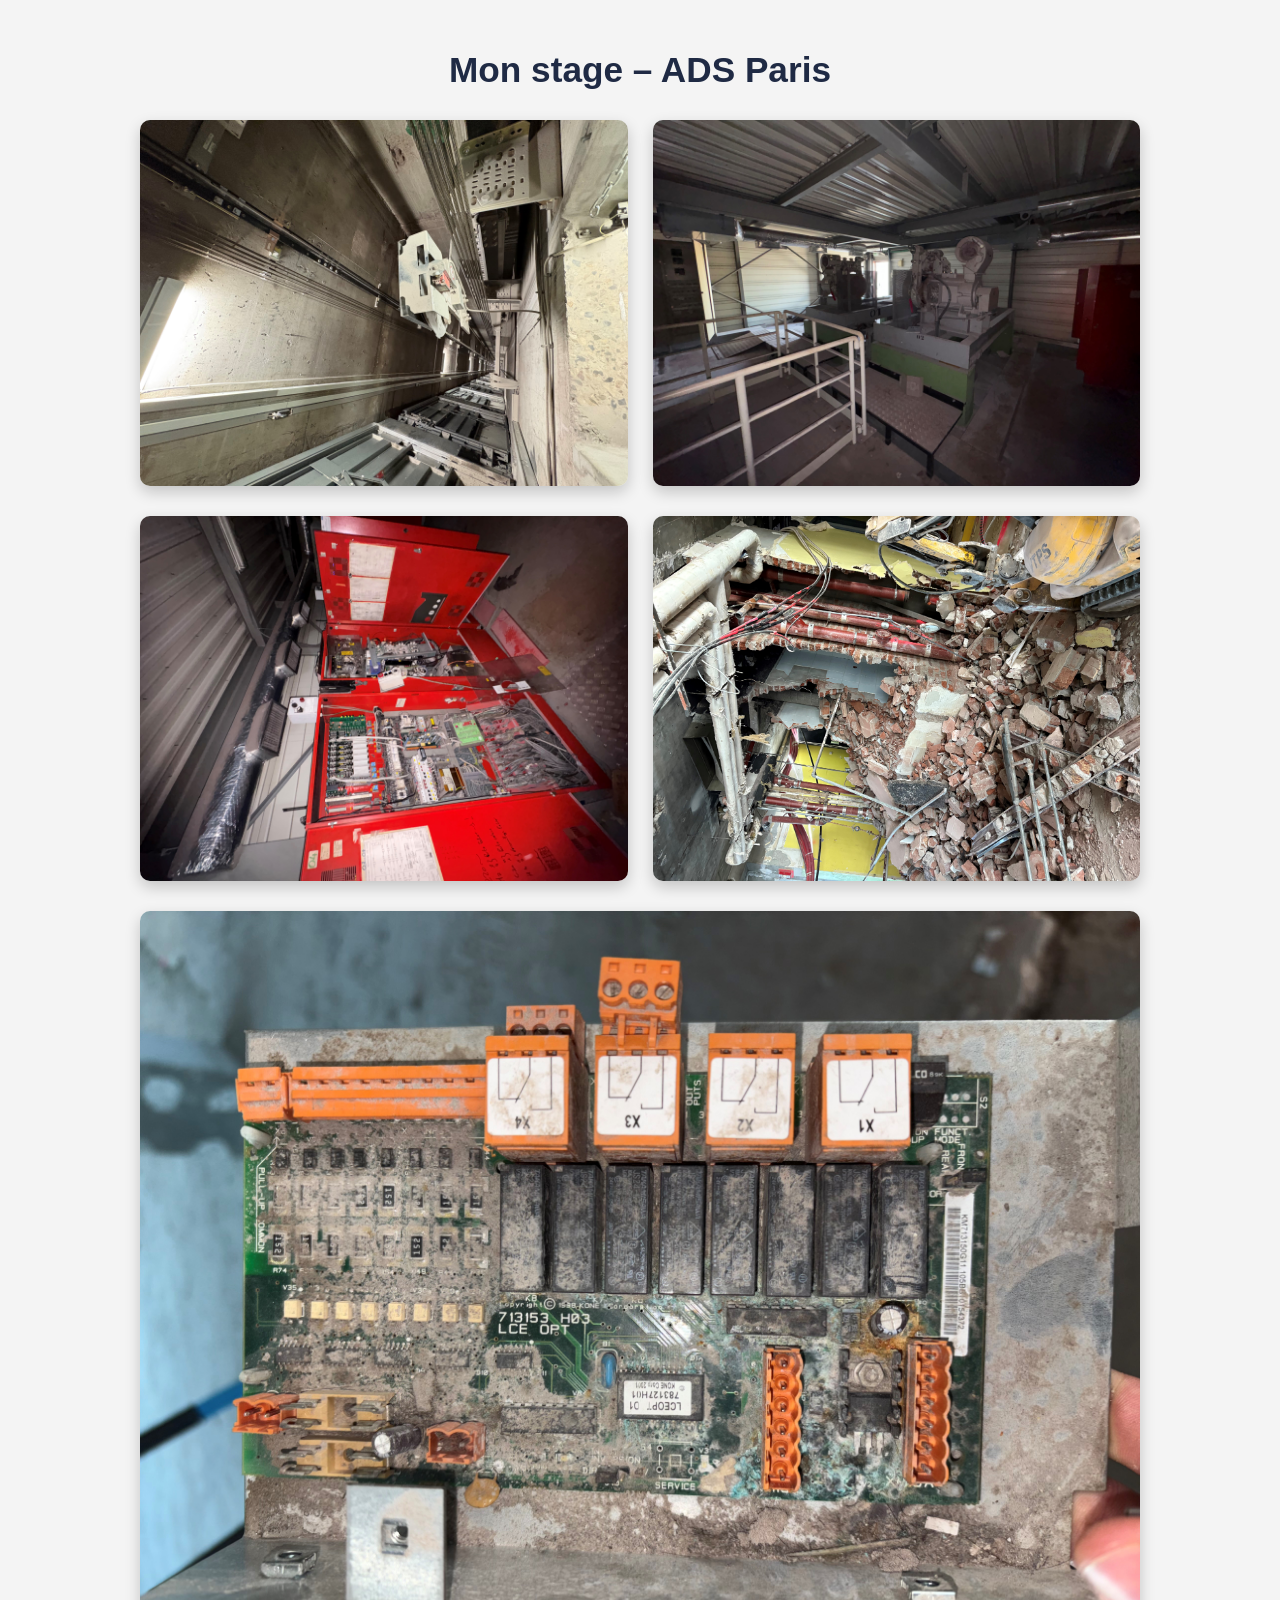
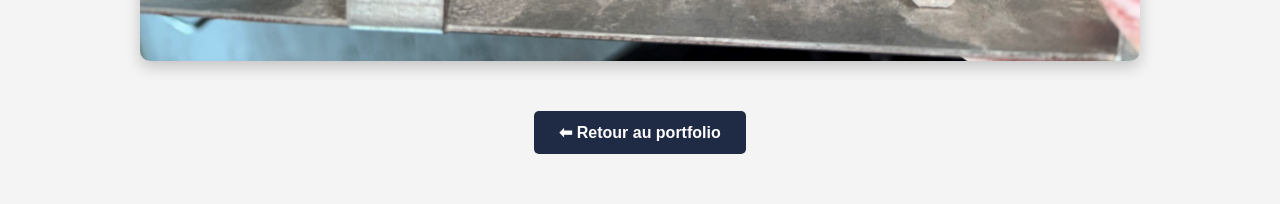
==== experience-images.html @ c84f2777 "Add files via upload" ====
<!DOCTYPE html>
<html lang="fr">
<head>
    <meta charset="UTF-8">
    <title>Images de mon expérience</title>
    <link rel="stylesheet" href="experience-style.css"> <!-- ou style.css si tu l’ajoutes dedans -->
</head>
<body>

<div class="container">
    <h1>Mon stage – ADS Paris</h1>
<div class="gallery">
    <img src="image1.png.jpg" alt="Image 1">
    <img src="images2.jpg" alt="Image 2">
</div>

<div class="gallery">
    <img src="images3.jpg" alt="Image 3">
    <img src="images4.jpg" alt="Image 4">
</div>

<div class="gallery">
    <img src="images5.jpg" alt="Image 5">
</div>

    <a class="back-button" href="index.html">⬅ Retour au portfolio</a>
</div>

</body>
</html>
---- experience-style.css ----
/* ===== EXPERIENCE-IMAGES.HTML - STYLE PROFESSIONNEL ===== */
body {
    margin: 0;
    font-family: "Segoe UI", Arial, sans-serif;
    background-color: #f4f4f4;
    color: #333;
}

.container {
    max-width: 1000px;
    margin: 50px auto;
    padding: 0 20px;
}

/* TITRES */
h1, h2 {
    text-align: center;
    color: #1f2a44;
    margin-bottom: 20px;
}

h1 {
    font-size: 2.2em;
    font-weight: 700;
}

h2 {
    font-size: 1.8em;
    font-weight: 600;
    margin-top: 50px;
}

/* GALERIE D'IMAGES */
.gallery {
    display: grid;
    grid-template-columns: repeat(auto-fit, minmax(250px, 1fr));
    gap: 25px;
    margin-top: 30px;
}

.gallery img {
    width: 100%;
    display: block;
    border-radius: 10px;
    box-shadow: 0 6px 15px rgba(0,0,0,0.2);
    transition: transform 0.3s ease, box-shadow 0.3s ease;
}

.gallery img:hover {
    transform: scale(1.05);
    box-shadow: 0 10px 25px rgba(0,0,0,0.3);
}

/* BOUTON RETOUR */
.back-button {
    display: block;
    text-align: center;
    margin: 50px auto 30px;
    padding: 12px 25px;
    background-color: #1f2a44;
    color: white;
    text-decoration: none;
    font-weight: 600;
    border-radius: 5px;
    width: fit-content;
    transition: background-color 0.3s ease;
}

.back-button:hover {
    background-color: #32436d;
}
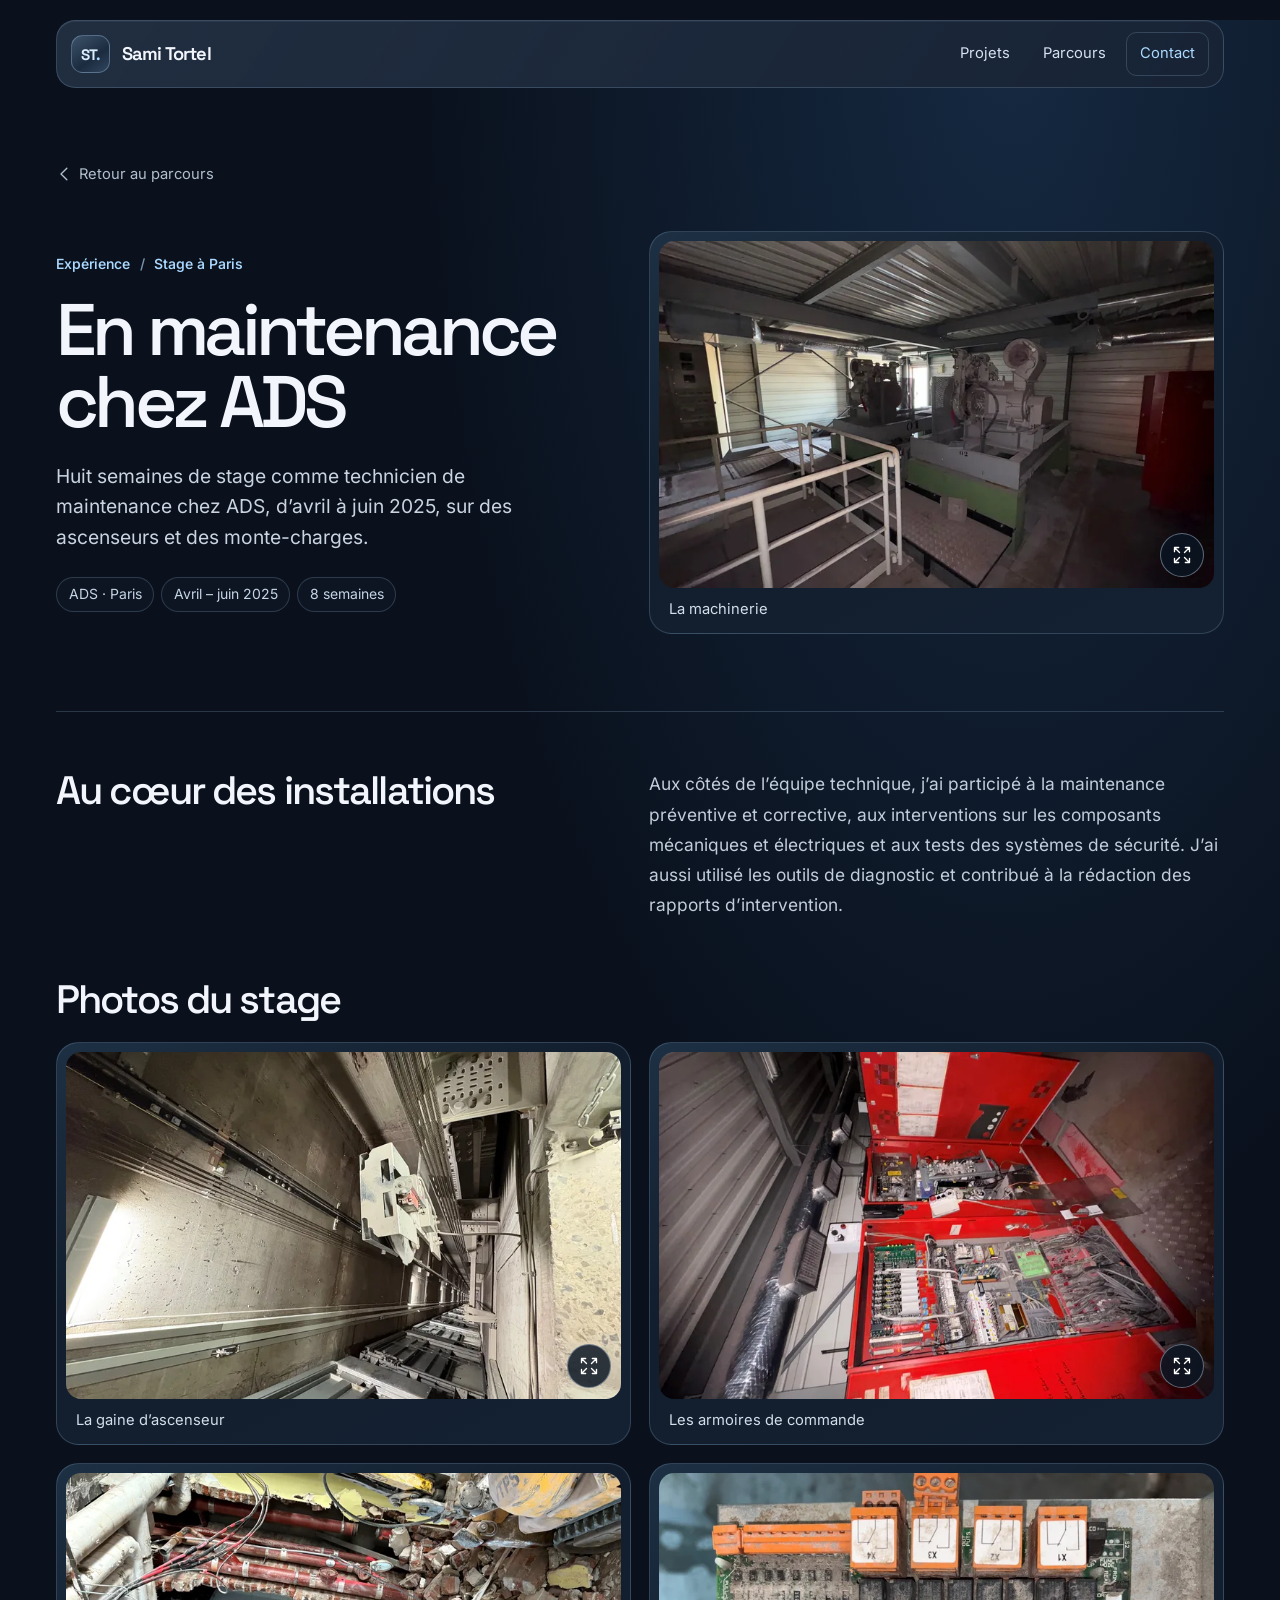
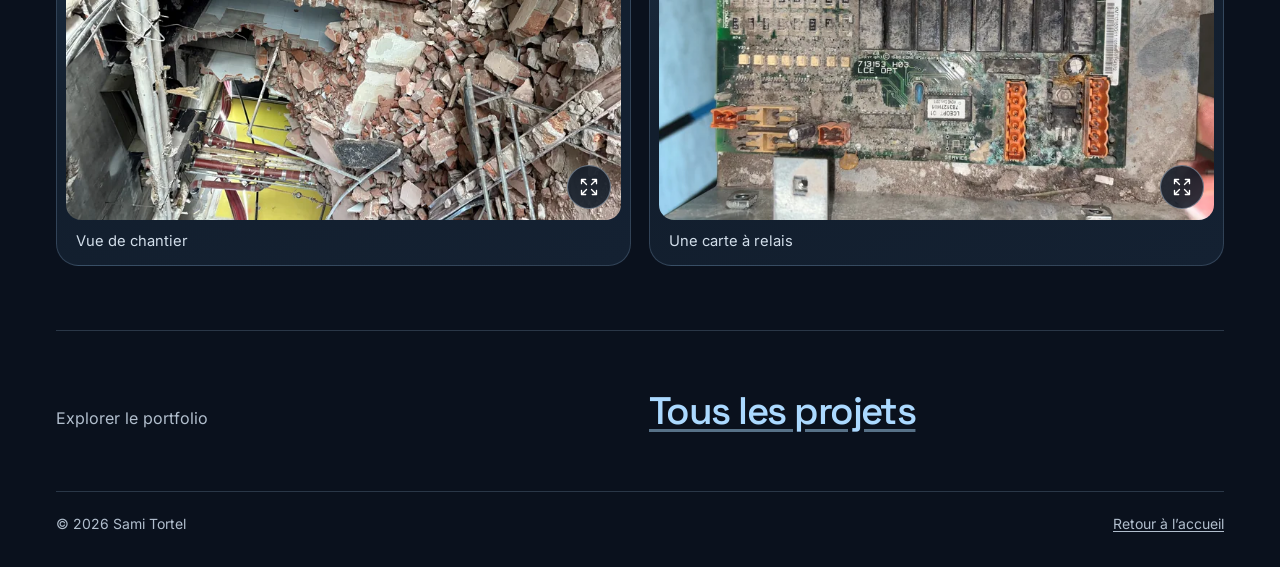
==== commit 84eac519: "Refondre le portfolio GEII et ses galeries interactives" ====
--- a/experience-images.html
+++ b/experience-images.html
@@ -1,30 +1,94 @@
-<!DOCTYPE html>
-<html lang="fr">
-<head>
-    <meta charset="UTF-8">
-    <title>Images de mon expérience</title>
-    <link rel="stylesheet" href="experience-style.css"> <!-- ou style.css si tu l’ajoutes dedans -->
-</head>
-<body>
-
-<div class="container">
-    <h1>Mon stage – ADS Paris</h1>
-<div class="gallery">
-    <img src="image1.png.jpg" alt="Image 1">
-    <img src="images2.jpg" alt="Image 2">
-</div>
-
-<div class="gallery">
-    <img src="images3.jpg" alt="Image 3">
-    <img src="images4.jpg" alt="Image 4">
-</div>
-
-<div class="gallery">
-    <img src="images5.jpg" alt="Image 5">
-</div>
-
-    <a class="back-button" href="index.html">⬅ Retour au portfolio</a>
-</div>
-
-</body>
-</html>
+<!doctype html>
+<html lang="fr">
+<head>
+  <meta charset="utf-8">
+  <meta name="viewport" content="width=device-width, initial-scale=1">
+  <meta name="theme-color" content="#0a111d">
+  <meta name="description" content="Huit semaines de stage comme technicien de maintenance chez ADS, d’avril à juin 2025, sur des ascenseurs et des monte-charges.">
+  <title>En maintenance chez ADS · Sami Tortel</title>
+  <link rel="stylesheet" href="details.css">
+  <script defer src="galerie.js"></script>
+</head>
+<body>
+  <a class="skip" href="#contenu">Aller au contenu</a>
+  <header class="topbar">
+    <a class="brand" href="index.html" aria-label="Sami Tortel, accueil"><span class="monogram" aria-hidden="true">ST<span>.</span></span><span>Sami Tortel</span></a>
+    <nav aria-label="Navigation principale">
+      <a href="index.html#projets">Projets</a>
+      <a href="index.html#experience">Parcours</a>
+      <a class="contact-link" href="index.html#contact">Contact</a>
+    </nav>
+  </header>
+  <main id="contenu" class="sheet">
+    <a class="return-link" href="index.html#experience"><svg aria-hidden="true" width="20" height="20" viewBox="0 0 24 24" fill="none" stroke="currentColor" stroke-width="1.6" stroke-linecap="round" stroke-linejoin="round"><path d="m13 5-7 7 7 7"/></svg>Retour au parcours</a>
+    <header class="case-head">
+      <div class="headline">
+        <p class="eyebrow">Expérience <span aria-hidden="true">/</span> Stage à Paris</p>
+        <h1>En maintenance chez ADS</h1>
+        <p class="intro">Huit semaines de stage comme technicien de maintenance chez ADS, d’avril à juin 2025, sur des ascenseurs et des monte-charges.</p>
+        <ul class="chips" aria-label="Repères"><li>ADS · Paris</li><li>Avril – juin 2025</li><li>8 semaines</li></ul>
+      </div>
+      <figure class="media-card media-lead">
+            <a class="gallery-link wide-photo" href="images2.jpg" data-large="assets/stage-2-large.webp" data-photo data-caption="La machinerie" aria-label="Agrandir : La machinerie">
+              <img src="assets/stage-2.webp" alt="Local technique avec des machines et une passerelle métallique protégée par un garde-corps." decoding="async">
+              <span class="enlarge" aria-hidden="true"><svg aria-hidden="true" width="20" height="20" viewBox="0 0 24 24" fill="none" stroke="currentColor" stroke-width="1.6" stroke-linecap="round" stroke-linejoin="round"><path d="M8 3H3v5M3 3l6 6m7-6h5v5m0-5-6 6M3 16v5h5m-5 0 6-6m12 1v5h-5m5 0-6-6"/></svg></span>
+            </a>
+            <figcaption>La machinerie</figcaption>
+          </figure>
+    </header>
+    <section class="narrative" aria-labelledby="approche">
+      <h2 id="approche">Au cœur des installations</h2>
+      <p>Aux côtés de l’équipe technique, j’ai participé à la maintenance préventive et corrective, aux interventions sur les composants mécaniques et électriques et aux tests des systèmes de sécurité. J’ai aussi utilisé les outils de diagnostic et contribué à la rédaction des rapports d’intervention.</p>
+    </section>
+    <section class="gallery-section" aria-labelledby="documents">
+        <h2 id="documents">Photos du stage</h2>
+        <div class="gallery-grid stage-grid">
+          <figure class="media-card ">
+            <a class="gallery-link wide-photo" href="image1.png.jpg" data-large="assets/stage-1-large.webp" data-photo data-caption="La gaine d’ascenseur" aria-label="Agrandir : La gaine d’ascenseur">
+              <img src="assets/stage-1.webp" alt="Vue dans la gaine, le long des rails et des câbles de l’installation." decoding="async" loading="lazy">
+              <span class="enlarge" aria-hidden="true"><svg aria-hidden="true" width="20" height="20" viewBox="0 0 24 24" fill="none" stroke="currentColor" stroke-width="1.6" stroke-linecap="round" stroke-linejoin="round"><path d="M8 3H3v5M3 3l6 6m7-6h5v5m0-5-6 6M3 16v5h5m-5 0 6-6m12 1v5h-5m5 0-6-6"/></svg></span>
+            </a>
+            <figcaption>La gaine d’ascenseur</figcaption>
+          </figure><figure class="media-card ">
+            <a class="gallery-link wide-photo" href="images3.jpg" data-large="assets/stage-3-large.webp" data-photo data-caption="Les armoires de commande" aria-label="Agrandir : Les armoires de commande">
+              <img src="assets/stage-3.webp" alt="Armoires rouges ouvertes laissant apparaître les cartes, les borniers et les câbles." decoding="async" loading="lazy">
+              <span class="enlarge" aria-hidden="true"><svg aria-hidden="true" width="20" height="20" viewBox="0 0 24 24" fill="none" stroke="currentColor" stroke-width="1.6" stroke-linecap="round" stroke-linejoin="round"><path d="M8 3H3v5M3 3l6 6m7-6h5v5m0-5-6 6M3 16v5h5m-5 0 6-6m12 1v5h-5m5 0-6-6"/></svg></span>
+            </a>
+            <figcaption>Les armoires de commande</figcaption>
+          </figure><figure class="media-card ">
+            <a class="gallery-link wide-photo" href="images4.jpg" data-large="assets/stage-4-large.webp" data-photo data-caption="Vue de chantier" aria-label="Agrandir : Vue de chantier">
+              <img src="assets/stage-4.webp" alt="Éléments métalliques, parois et maçonnerie visibles dans l’environnement de chantier." decoding="async" loading="lazy">
+              <span class="enlarge" aria-hidden="true"><svg aria-hidden="true" width="20" height="20" viewBox="0 0 24 24" fill="none" stroke="currentColor" stroke-width="1.6" stroke-linecap="round" stroke-linejoin="round"><path d="M8 3H3v5M3 3l6 6m7-6h5v5m0-5-6 6M3 16v5h5m-5 0 6-6m12 1v5h-5m5 0-6-6"/></svg></span>
+            </a>
+            <figcaption>Vue de chantier</figcaption>
+          </figure><figure class="media-card ">
+            <a class="gallery-link wide-photo" href="images5.jpg" data-large="assets/stage-5-large.webp" data-photo data-caption="Une carte à relais" aria-label="Agrandir : Une carte à relais">
+              <img src="assets/stage-5.webp" alt="Gros plan sur une carte électronique, ses relais et ses borniers orange." decoding="async" loading="lazy">
+              <span class="enlarge" aria-hidden="true"><svg aria-hidden="true" width="20" height="20" viewBox="0 0 24 24" fill="none" stroke="currentColor" stroke-width="1.6" stroke-linecap="round" stroke-linejoin="round"><path d="M8 3H3v5M3 3l6 6m7-6h5v5m0-5-6 6M3 16v5h5m-5 0 6-6m12 1v5h-5m5 0-6-6"/></svg></span>
+            </a>
+            <figcaption>Une carte à relais</figcaption>
+          </figure>
+        </div>
+      </section>
+    <div class="next-item">
+      <span>Explorer le portfolio</span>
+      <a href="index.html#projets">Tous les projets</a>
+    </div>
+  </main>
+  <footer class="foot"><span>© 2026 Sami Tortel</span><a href="index.html">Retour à l’accueil</a></footer>
+  <dialog class="viewer" aria-labelledby="viewer-caption">
+    <div class="viewer-wrap">
+      <div class="viewer-top">
+        <span class="photo-counter" aria-hidden="true"></span>
+        <button class="viewer-close" type="button" aria-label="Fermer la photo"><svg aria-hidden="true" width="20" height="20" viewBox="0 0 24 24" fill="none" stroke="currentColor" stroke-width="1.6" stroke-linecap="round" stroke-linejoin="round"><path d="m5 5 14 14M19 5 5 19"/></svg></button>
+      </div>
+      <figure class="viewer-figure"><img alt=""><figcaption id="viewer-caption" aria-live="polite"></figcaption></figure>
+      <div class="viewer-actions">
+        <button class="viewer-prev" type="button" aria-label="Photo précédente"><svg aria-hidden="true" width="20" height="20" viewBox="0 0 24 24" fill="none" stroke="currentColor" stroke-width="1.6" stroke-linecap="round" stroke-linejoin="round"><path d="m14.5 5-7 7 7 7"/></svg></button>
+        <a class="original" href="images2.jpg" target="_blank" rel="noopener">Ouvrir l’original</a>
+        <button class="viewer-next" type="button" aria-label="Photo suivante"><svg aria-hidden="true" width="20" height="20" viewBox="0 0 24 24" fill="none" stroke="currentColor" stroke-width="1.6" stroke-linecap="round" stroke-linejoin="round"><path d="m9.5 5 7 7-7 7"/></svg></button>
+      </div>
+    </div>
+  </dialog>
+</body>
+</html>
--- a/details.css
+++ b/details.css
@@ -0,0 +1,258 @@
+@font-face {
+  font-family: Inter;
+  src: url("assets/fonts/inter.woff2") format("woff2");
+  font-style: normal;
+  font-weight: 100 900;
+  font-display: swap;
+}
+@font-face {
+  font-family: "Space Grotesk";
+  src: url("assets/fonts/space-grotesk.woff2") format("woff2");
+  font-style: normal;
+  font-weight: 300 700;
+  font-display: swap;
+}
+:root {
+  color-scheme: dark;
+  --ink: #f2f6fc;
+  --muted: #b1becd;
+  --ice: #abd9ff;
+  --line: rgba(171, 203, 238, .20);
+  --head: "Space Grotesk", Inter, system-ui, sans-serif;
+  --max: 73rem;
+}
+* { box-sizing: border-box; }
+html { background: #0a111d; }
+body {
+  margin: 0;
+  background: radial-gradient(ellipse at 79% 0%, #152941 0%, transparent 37rem), #0a111d;
+  color: var(--ink);
+  font: 1rem/1.6 Inter, system-ui, sans-serif;
+}
+body:has(.viewer[open]) { overflow: hidden; }
+a { color: inherit; }
+button { font: inherit; }
+:focus-visible { outline: 3px solid #a3deff; outline-offset: 4px; }
+.skip {
+  position: fixed;
+  z-index: 8;
+  inset: .4rem auto auto .4rem;
+  padding: .6rem 1rem;
+  transform: translateY(-160%);
+  border-radius: .5rem;
+  background: #fff;
+  color: #091426;
+}
+.skip:focus { transform: none; }
+.topbar, .sheet, .foot { width: min(calc(100% - 4rem), var(--max)); margin-inline: auto; }
+.topbar {
+  padding: .7rem .9rem;
+  margin-block: 1.25rem 0;
+  display: flex;
+  align-items: center;
+  justify-content: space-between;
+  gap: 1rem;
+  border: 1px solid var(--line);
+  border-radius: 1.2rem;
+  background: linear-gradient(125deg, rgba(178, 212, 249, .10), rgba(32, 46, 66, .45)), #101b2b;
+  box-shadow: inset 0 1px 0 #dceeff0d;
+  backdrop-filter: blur(20px) saturate(1.15);
+}
+.brand, .topbar nav, .topbar nav a, .return-link, .chips, .viewer-actions, .viewer-top {
+  display: flex;
+  align-items: center;
+}
+.brand {
+  text-decoration: none;
+  gap: .75rem;
+  font: 650 1.15rem/1 var(--head);
+  letter-spacing: -.045em;
+  white-space: nowrap;
+}
+.monogram {
+  display: grid;
+  place-content: center;
+  grid-auto-flow: column;
+  width: 2.4rem;
+  height: 2.4rem;
+  border: 1px solid #b5dbff50;
+  border-radius: .74rem;
+  color: #d9eeff;
+  background: linear-gradient(145deg, #6a8daa66, #172a4077 60%, #597da14f);
+  font: 700 .95rem/1 var(--head);
+  letter-spacing: -.08em;
+}
+.monogram span { color: var(--ice); }
+.topbar nav { gap: .45rem; }
+.topbar nav a {
+  min-height: 2.75rem;
+  text-decoration: none;
+  padding: .35rem .8rem;
+  border-radius: .65rem;
+  color: #d6e2f0;
+  font-size: .92rem;
+}
+.topbar nav a:hover, .topbar nav a:focus-visible { color: white; background: #abc6e114; }
+.topbar .contact-link { color: var(--ice); border: 1px solid var(--line); }
+.sheet { padding-top: clamp(1.5rem, 5vw, 4.3rem); }
+.return-link {
+  width: fit-content;
+  gap: .2rem;
+  min-height: 2.75rem;
+  margin-bottom: clamp(1rem, 2.7vw, 2.3rem);
+  color: var(--muted);
+  font-size: .92rem;
+  text-decoration: none;
+}
+.return-link:hover, .foot a:hover, .next-item a:hover, .original:hover { color: var(--ice); text-decoration: underline; text-underline-offset: .2em; }
+.case-head {
+  display: grid;
+  grid-template-columns: minmax(0, .92fr) minmax(0, 1fr);
+  gap: clamp(2.2rem, 5vw, 5rem);
+  align-items: center;
+}
+.eyebrow {
+  margin: 0 0 1.15rem;
+  font-size: .875rem;
+  font-weight: 550;
+  color: var(--ice);
+}
+.eyebrow span { margin-inline: .35rem; color: #7994ac; }
+h1, h2, .next-item a { margin: 0; font-family: var(--head); font-weight: 550; text-wrap: balance; }
+h1 { font-size: clamp(2.65rem, 5.7vw, 5.05rem); line-height: .99; letter-spacing: -.064em; overflow-wrap: break-word; }
+h2 { font-size: clamp(1.65rem, 3.1vw, 2.7rem); line-height: 1.12; letter-spacing: -.047em; }
+.intro { margin: 1.4rem 0 1.5rem; max-width: 47ch; color: #cad4e1; font-size: clamp(1.06rem, 1.5vw, 1.22rem); }
+.chips { gap: .45rem; flex-wrap: wrap; list-style: none; margin: 0; padding: 0; }
+.chips li {
+  padding: .34rem .72rem;
+  border-radius: 99rem;
+  border: 1px solid var(--line);
+  background: #8eb2d607;
+  font-size: .875rem;
+  color: #c5d5e5;
+}
+.media-card {
+  padding: .55rem;
+  margin: 0;
+  min-width: 0;
+  background: linear-gradient(155deg, #1d3044, #121e2d 40%, #142132);
+  border: 1px solid var(--line);
+  border-radius: 1.4rem;
+  overflow: hidden;
+}
+.gallery-link {
+  display: block;
+  position: relative;
+  isolation: isolate;
+  overflow: hidden;
+  aspect-ratio: 16/10;
+  background: #d4d9df;
+  border-radius: .95rem;
+  cursor: zoom-in;
+}
+.gallery-link:focus-visible { outline-offset: -4px; }
+.gallery-link img { display: block; width: 100%; height: 100%; object-fit: cover; transition: transform .45s ease; }
+.gallery-link.diagram img { object-fit: contain; background: #edf0f3; }
+.gallery-link.portrait { background: #18212c; }
+.gallery-link.portrait img { object-position: 50% 62%; }
+.media-lead .portrait { aspect-ratio: 5/4; }
+.media-card figcaption { padding: .65rem .65rem .15rem; font-size: .92rem; color: #d2deea; }
+.enlarge, .viewer-close, .viewer-prev, .viewer-next {
+  width: 2.75rem;
+  height: 2.75rem;
+  display: grid;
+  place-items: center;
+  border-radius: 50%;
+  border: 1px solid #c3d7ea70;
+  color: white;
+  background: rgba(10, 21, 35, .83);
+}
+.enlarge { position: absolute; right: .65rem; bottom: .65rem; pointer-events: none; backdrop-filter: blur(12px); }
+@media (hover: hover) and (pointer: fine) {
+  .gallery-link:hover img { transform: scale(1.045); }
+}
+.narrative, .next-item {
+  display: grid;
+  grid-template-columns: minmax(0, .92fr) minmax(0, 1fr);
+  gap: clamp(2rem, 5vw, 5rem);
+  border-top: 1px solid var(--line);
+  padding-block: clamp(2rem, 4.5vw, 3.7rem);
+}
+.narrative { margin-top: clamp(2.5rem, 6vw, 5.5rem); }
+.narrative p { margin: 0; color: #c2cddb; font-size: 1.08rem; line-height: 1.75; }
+.gallery-section { margin-bottom: clamp(2.5rem, 5vw, 4rem); }
+.gallery-section h2 { margin-bottom: 1.2rem; }
+.gallery-grid { display: grid; gap: 1.15rem; }
+.stage-grid { grid-template-columns: repeat(2, minmax(0, 1fr)); }
+.single-grid { max-width: 54rem; }
+.single-grid .gallery-link { aspect-ratio: auto; }
+.single-grid img { height: auto; max-height: 58vh; object-fit: contain; background: #edf0f3; }
+.next-item { align-items: baseline; }
+.next-item > span { color: var(--muted); }
+.next-item a { width: fit-content; color: var(--ice); font-size: clamp(1.6rem, 3vw, 2.5rem); line-height: 1.16; letter-spacing: -.04em; text-decoration: underline; text-decoration-color: #577187; text-underline-offset: .14em; }
+.foot { display: flex; justify-content: space-between; gap: 1.5rem; padding-block: 1.3rem 2rem; border-top: 1px solid var(--line); font-size: .875rem; color: var(--muted); }
+.foot a { text-underline-offset: .16em; }
+.viewer:not([open]) { display: none; }
+.viewer {
+  position: fixed;
+  inset: 0;
+  width: min(96vw, 78rem);
+  max-width: none;
+  max-height: 96vh;
+  max-height: 96dvh;
+  padding: 0;
+  margin: auto;
+  color: var(--ink);
+  border: 1px solid #b6d3ec45;
+  border-radius: 1.25rem;
+  background: #0c1621;
+  box-shadow: 0 2rem 8rem #0009;
+}
+.viewer::backdrop { background: #03080eeb; }
+.viewer-wrap { display: grid; gap: .6rem; padding: .9rem; }
+.viewer-top { justify-content: space-between; }
+.photo-counter, .original, .viewer-figure figcaption { font-size: .94rem; color: #d2deea; }
+.viewer-close, .viewer-prev, .viewer-next { cursor: pointer; }
+.viewer-close:hover, .viewer-prev:hover, .viewer-next:hover { background: #2d435a; }
+.viewer button:disabled { visibility: hidden; }
+.viewer-figure { margin: 0; }
+.viewer-figure img {
+  display: block;
+  width: 100%;
+  height: min(64vh, 49rem);
+  height: min(64dvh, 49rem);
+  object-fit: contain;
+  background: #050b13;
+  border-radius: .65rem;
+}
+.viewer-figure figcaption { text-align: center; margin: .55rem 0 0; }
+.viewer-actions { justify-content: center; gap: 1.3rem; }
+.original { display: inline-flex; align-items: center; min-height: 2.75rem; text-underline-offset: .2em; }
+@media (max-width: 48rem) {
+  .case-head, .narrative, .next-item { grid-template-columns: 1fr; }
+  .case-head { gap: 1.5rem; }
+  .narrative, .next-item { gap: .85rem; }
+  .media-lead { max-width: 100%; }
+  .media-lead .portrait { aspect-ratio: 1.6; }
+  .topbar, .sheet, .foot { width: min(calc(100% - 2rem), var(--max)); }
+  .stage-grid { grid-template-columns: 1fr; }
+}
+@media (max-width: 33rem) {
+  .topbar { margin-top: .7rem; gap: .45rem; padding: .4rem; }
+  .brand { gap: .4rem; }
+  .brand > span:last-child { display: none; }
+  .topbar nav { gap: .1rem; }
+  .topbar nav a { padding-inline: .65rem; }
+  .viewer { width: 97vw; }
+  .viewer-wrap { padding: .55rem; gap: .4rem; }
+  .viewer-figure img { height: 53vh; height: 53dvh; }
+}
+@media (max-height: 31rem) and (orientation: landscape) {
+  .viewer-figure img { height: 48vh; height: 48dvh; }
+  .viewer-wrap { padding: .4rem; gap: .2rem; }
+  .viewer-figure figcaption { margin: .1rem 0; }
+}
+@media (prefers-reduced-motion: reduce) {
+  *, *::before, *::after { scroll-behavior: auto !important; transition: none !important; }
+  .gallery-link:hover img { transform: none; }
+}
